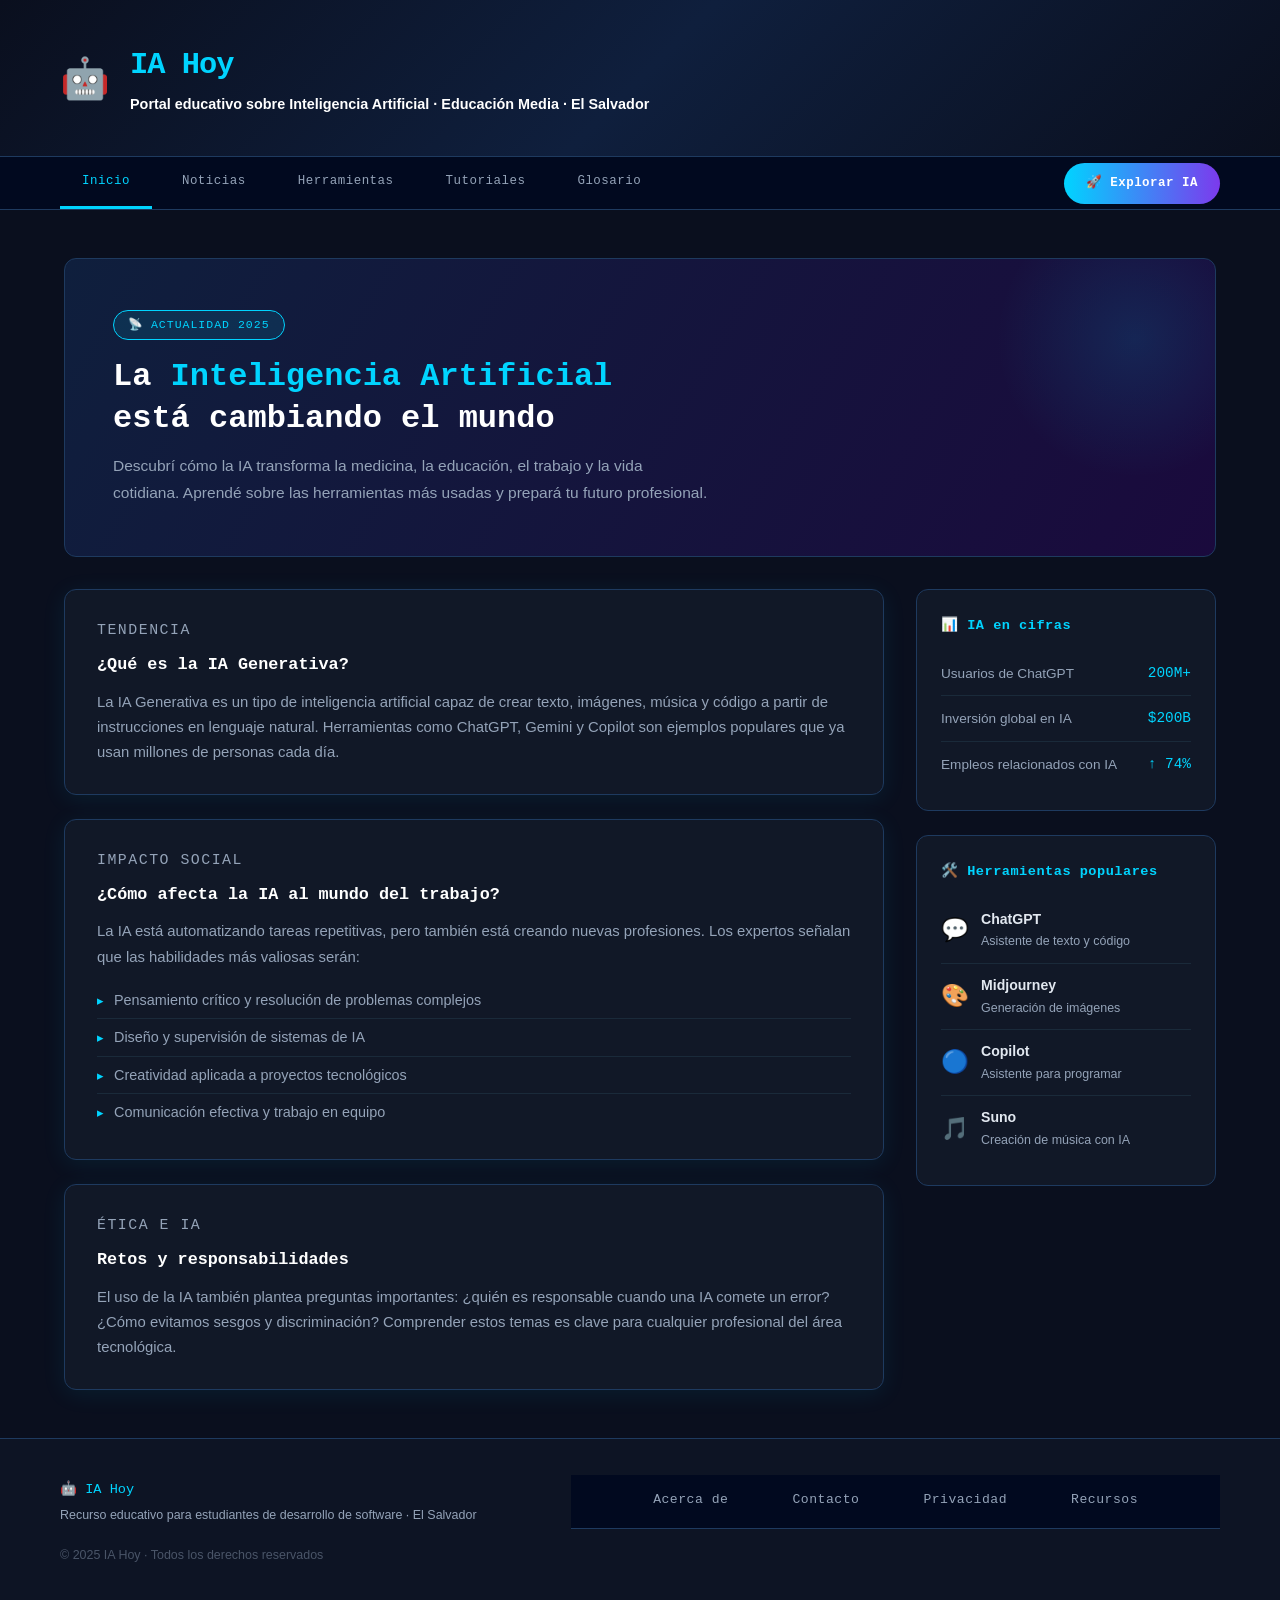
==== ExplorarIA.html @ ff55c320 "Add files via upload" ====
<!DOCTYPE html>
<html lang="es">
<head>
<meta charset="UTF-8">
<meta name="viewport" content="width=device-width, initial-scale=1.0">
<title>La actualidad de la IA</title>
<link rel="stylesheet" href="style.css">
<link rel="icon" href="icons/Icon-IA.png">
</head>
<body>

  <!-- ==================== HEADER ==================== -->
  <header>
    <div class="header-icono">🤖</div>
    <div>
      <h1>IA Hoy</h1>
      <p>Portal educativo sobre Inteligencia Artificial · Educación Media · El Salvador</p>
    </div>
  </header>

  <!-- ==================== NAV ==================== -->
  <nav>
    <a href="main.html" class="activo">Inicio</a>
    <a href="noticias.html">Noticias</a>
    <a href="Herramientas.html">Herramientas</a>
    <a href="#">Tutoriales</a>
    <a href="#">Glosario</a>
    <a href="ExplorarIA.html" class="btn-especial">🚀 Explorar IA</a>
  </nav>

  <!-- ==================== CONTENIDO PRINCIPAL ==================== -->
  <div class="contenedor">

    <!-- HERO BANNER -->
    <section class="hero">
      <span class="hero-badge">📡 ACTUALIDAD 2025</span>
      <h2>La <span>Inteligencia Artificial</span><br />está cambiando el mundo</h2>
      <p>Descubrí cómo la IA transforma la medicina, la educación, el trabajo y la vida cotidiana. Aprendé sobre las herramientas más usadas y prepará tu futuro profesional.</p>
    </section>

    <!-- MAIN: artículos principales -->
    <main>

      <article class="card">
        <p class="card-tag">Tendencia</p>
        <h3>¿Qué es la IA Generativa?</h3>
        <p>La IA Generativa es un tipo de inteligencia artificial capaz de crear texto, imágenes, música y código a partir de instrucciones en lenguaje natural. Herramientas como ChatGPT, Gemini y Copilot son ejemplos populares que ya usan millones de personas cada día.</p>
      </article>

      <article class="card">
        <p class="card-tag">Impacto Social</p>
        <h3>¿Cómo afecta la IA al mundo del trabajo?</h3>
        <p>La IA está automatizando tareas repetitivas, pero también está creando nuevas profesiones. Los expertos señalan que las habilidades más valiosas serán:</p>
        <ul class="card-lista">
          <li>Pensamiento crítico y resolución de problemas complejos</li>
          <li>Diseño y supervisión de sistemas de IA</li>
          <li>Creatividad aplicada a proyectos tecnológicos</li>
          <li>Comunicación efectiva y trabajo en equipo</li>
        </ul>
      </article>

      <article class="card">
        <p class="card-tag">Ética e IA</p>
        <h3>Retos y responsabilidades</h3>
        <p>El uso de la IA también plantea preguntas importantes: ¿quién es responsable cuando una IA comete un error? ¿Cómo evitamos sesgos y discriminación? Comprender estos temas es clave para cualquier profesional del área tecnológica.</p>
      </article>

    </main>

    <!-- ASIDE: contenido lateral -->
    <aside>

      <div class="aside-card">
        <h4>📊 IA en cifras</h4>
        <div class="stat-item">
          <span class="stat-label">Usuarios de ChatGPT</span>
          <span class="stat-valor">200M+</span>
        </div>
        <div class="stat-item">
          <span class="stat-label">Inversión global en IA</span>
          <span class="stat-valor">$200B</span>
        </div>
        <div class="stat-item">
          <span class="stat-label">Empleos relacionados con IA</span>
          <span class="stat-valor">↑ 74%</span>
        </div>
      </div>

      <div class="aside-card">
        <h4>🛠️ Herramientas populares</h4>
        <div class="herramienta-item">
          <span class="herramienta-icono">💬</span>
          <div>
            <div class="herramienta-nombre">ChatGPT</div>
            <div class="herramienta-desc">Asistente de texto y código</div>
          </div>
        </div>
        <div class="herramienta-item">
          <span class="herramienta-icono">🎨</span>
          <div>
            <div class="herramienta-nombre">Midjourney</div>
            <div class="herramienta-desc">Generación de imágenes</div>
          </div>
        </div>
        <div class="herramienta-item">
          <span class="herramienta-icono">🔵</span>
          <div>
            <div class="herramienta-nombre">Copilot</div>
            <div class="herramienta-desc">Asistente para programar</div>
          </div>
        </div>
        <div class="herramienta-item">
          <span class="herramienta-icono">🎵</span>
          <div>
            <div class="herramienta-nombre">Suno</div>
            <div class="herramienta-desc">Creación de música con IA</div>
          </div>
        </div>
    </div>
</aside>

  </div><!-- fin .contenedor -->

  <!-- ==================== FOOTER ==================== -->
  <footer>
    <div class="footer-marca">
      🤖 IA Hoy
      <span>Recurso educativo para estudiantes de desarrollo de software · El Salvador</span>
    </div>
    <nav class="footer-links">
      <a href="#">Acerca de</a>
      <a href="#">Contacto</a>
      <a href="#">Privacidad</a>
      <a href="#">Recursos</a>
    </nav>
    <p class="footer-copy">&copy; 2025 IA Hoy · Todos los derechos reservados</p>
  </footer>

</body>
</html>
---- style.css ----
/* === VARIABLES Y RESET === */
:root {
  --color-fondo: #0a0f1e;
  --color-card: #111827;
  --color-borde: #1e3a5f;
  --color-acento: #00d4ff;
  --color-acento2: #7c3aed;
  --color-texto: #e2e8f0;
  --color-suave: #94a3b8;
  --fuente-titulo: 'Space Mono', monospace;
  --fuente-cuerpo: 'Sora', sans-serif;
  --radio: 12px;
  --sombra: 0 4px 24px rgba(0, 212, 255, 0.08);
}

* {
  margin: 0;
  padding: 0;
  box-sizing: border-box;
}

body {
  background-color: var(--color-fondo);
  color: var(--color-texto);
  font-family: var(--fuente-cuerpo);
  font-size: 16px;
  line-height: 1.7;
}

/* === HEADER === */
header {
  background: linear-gradient(135deg, #0a0f1e 0%, #0f1f3d 50%, #0a0f1e 100%);
  border-bottom: 1px solid var(--color-borde);
  padding: 40px 60px;
  display: flex;
  align-items: center;
  gap: 20px;
  animation: fadeDown 0.7s ease both;
}

.header-icono {
  font-size: 2.5rem;
  animation: pulso 2.5s infinite ease-in-out;
}

@keyframes pulso {
  0%, 100% { transform: scale(1); }
  50% { transform: scale(1.12); }
}

header h1 {
  font-family: var(--fuente-titulo);
  font-size: 1.9rem;
  color: var(--color-acento);
  letter-spacing: -1px;
}

header p {
  color: #ffffff;
  font-size: 0.9rem;
  font-weight: 700;
}

/* === NAV === */
nav {
  background-color: #01091f;
  border-bottom: 1px solid var(--color-borde);
  padding: 0 60px;
  display: flex;
  gap: 8px;
  align-items: center;
  animation: fadeDown 0.8s ease 0.1s both;
}

nav a {
  display: inline-block;
  padding: 14px 22px;
  text-decoration: none;
  color: var(--color-suave);
  font-family: var(--fuente-titulo);
  font-size: 0.78rem;
  letter-spacing: 0.5px;
  transition: color 0.3s, border-bottom 0.3s;
  border-bottom: 3px solid transparent;
}

nav a:hover,
nav a.activo {
  color: #00d4ff;
  border-bottom: 3px solid var(--color-acento);
}

nav a.btn-especial {
  margin-left: auto;
  background: linear-gradient(90deg, var(--color-acento), var(--color-acento2));
  color: #fff;
  border-radius: 30px;
  border-bottom: none;
  padding: 10px 22px;
  font-weight: 700;
  transition: opacity 0.3s, transform 0.2s;
}

nav a.btn-especial:hover {
  opacity: 0.85;
  transform: translateY(-1px);
  border-bottom: none;
}

/* === LAYOUT PRINCIPAL === */
.contenedor {
  max-width: 1200px;
  margin: 0 auto;
  padding: 48px 24px;
  display: grid;
  grid-template-columns: 1fr 300px;
  grid-template-rows: auto auto;
  gap: 32px;
}

/* === HERO / BANNER === */
.hero {
  grid-column: 1 / -1;
  background: linear-gradient(120deg, #0f1f3d, #1a0a3d);
  border: 1px solid var(--color-borde);
  border-radius: var(--radio);
  padding: 50px 48px;
  position: relative;
  overflow: hidden;
  animation: fadeUp 0.7s ease 0.2s both;
}

.hero::before {
  content: '';
  position: absolute;
  top: -60px;
  right: -60px;
  width: 280px;
  height: 280px;
  background: radial-gradient(circle, rgba(0,212,255,0.12), transparent 70%);
  border-radius: 50%;
}

.hero-badge {
  display: inline-block;
  background: rgba(0, 212, 255, 0.1);
  border: 1px solid var(--color-acento);
  color: var(--color-acento);
  font-family: var(--fuente-titulo);
  font-size: 0.72rem;
  padding: 4px 14px;
  border-radius: 20px;
  margin-bottom: 16px;
  letter-spacing: 1px;
}

.hero h2 {
  font-family: var(--fuente-titulo);
  font-size: 2rem;
  color: #fff;
  margin-bottom: 14px;
  line-height: 1.3;
}

.hero h2 span {
  color: var(--color-acento);
}

.hero p {
  color: var(--color-suave);
  max-width: 600px;
  font-size: 0.97rem;
}

/* === MAIN CONTENT === */
main {
  display: flex;
  flex-direction: column;
  gap: 24px;
  animation: fadeUp 0.7s ease 0.3s both;
}

.card {
  background-color: var(--color-card);
  border: 1px solid var(--color-borde);
  border-radius: var(--radio);
  padding: 28px 32px;
  box-shadow: var(--sombra);
  transition: transform 0.25s, box-shadow 0.25s;
}

.card:hover {
  transform: translateY(-3px);
  box-shadow: 0 8px 32px rgba(0, 212, 255, 0.14);
}

.card-tag {
  font-family: var(--fuente-titulo);
  font-size: 0.68rem;
  letter-spacing: 1.5px;
  text-transform: uppercase;
  color: var(--color-acento2);
  margin-bottom: 8px;
}

.card h3 {
  font-family: var(--fuente-titulo);
  font-size: 1.05rem;
  color: #fff;
  margin-bottom: 10px;
}

.card p {
  color: var(--color-suave);
  font-size: 0.93rem;
}

.card-lista {
  list-style: none;
  margin-top: 12px;
}

.card-lista li {
  color: var(--color-suave);
  font-size: 0.9rem;
  padding: 6px 0;
  border-bottom: 1px solid #1a2a3a;
  display: flex;
  gap: 10px;
  align-items: flex-start;
}

.card-lista li:last-child { border-bottom: none; }

.card-lista li::before {
  content: '▸';
  color: var(--color-acento);
  font-size: 0.8rem;
  margin-top: 2px;
  flex-shrink: 0;
}

/* === ASIDE === */
aside {
  display: flex;
  flex-direction: column;
  gap: 24px;
  animation: fadeUp 0.7s ease 0.4s both;
}

.aside-card {
  background-color: var(--color-card);
  border: 1px solid var(--color-borde);
  border-radius: var(--radio);
  padding: 24px;
}

.aside-card h4 {
  font-family: var(--fuente-titulo);
  font-size: 0.85rem;
  color: var(--color-acento);
  margin-bottom: 14px;
  letter-spacing: 0.5px;
}

.stat-item {
  display: flex;
  justify-content: space-between;
  align-items: center;
  padding: 10px 0;
  border-bottom: 1px solid #1a2a3a;
}

.stat-item:last-child { border-bottom: none; }

.stat-label {
  font-size: 0.85rem;
  color: var(--color-suave);
}

.stat-valor {
  font-family: var(--fuente-titulo);
  font-size: 0.9rem;
  color: var(--color-acento);
}

.dato-grande {
  font-family: var(--fuente-titulo);
  font-size: 2rem;
  color: var(--color-acento);
  display: block;
  margin: 6px 0 2px;
}

.dato-desc {
  font-size: 0.82rem;
  color: var(--color-suave);
}

.herramienta-item {
  display: flex;
  align-items: center;
  gap: 12px;
  padding: 10px 0;
  border-bottom: 1px solid #1a2a3a;
}

.herramienta-item:last-child { border-bottom: none; }

.herramienta-icono {
  font-size: 1.4rem;
}

.herramienta-nombre {
  font-size: 0.88rem;
  color: var(--color-texto);
  font-weight: 600;
}

.herramienta-desc {
  font-size: 0.78rem;
  color: var(--color-suave);
}

/* === FOOTER === */
footer {
  background-color: #0d1424;
  border-top: 1px solid var(--color-borde);
  padding: 36px 60px;
  display: flex;
  justify-content: space-between;
  align-items: center;
  flex-wrap: wrap;
  gap: 16px;
  animation: fadeUp 0.7s ease 0.5s both;
}

.footer-marca {
  font-family: var(--fuente-titulo);
  font-size: 0.85rem;
  color: var(--color-acento);
}

.footer-marca span {
  display: block;
  font-family: var(--fuente-cuerpo);
  font-size: 0.78rem;
  color: var(--color-suave);
  font-weight: 300;
  margin-top: 4px;
}

.footer-links {
  display: flex;
  gap: 20px;
}

.footer-links a {
  color: var(--color-suave);
  text-decoration: none;
  font-size: 0.82rem;
  transition: color 0.3s;
}

.footer-links a:hover { color: var(--color-acento); }

.footer-copy {
  font-size: 0.78rem;
  color: #4a5568;
}

/* === ANIMACIONES === */
@keyframes fadeDown {
  from { opacity: 0; transform: translateY(-16px); }
  to   { opacity: 1; transform: translateY(0); }
}

@keyframes fadeUp {
  from { opacity: 0; transform: translateY(20px); }
  to   { opacity: 1; transform: translateY(0); }
}

/* === RESPONSIVE === */
@media (max-width: 820px) {
  header, nav, footer { padding-left: 20px; padding-right: 20px; }
  nav { flex-wrap: wrap; }
  .contenedor { grid-template-columns: 1fr; }
  .hero { padding: 32px 24px; }
  .hero h2 { font-size: 1.45rem; }
}

@media (max-width: 600px) {
  header, nav, footer { padding-left: 15px; padding-right: 15px; }
  .hero h2 { font-size: 1.25rem; }
}

@media (max-width: 480px) {
  nav { flex-direction: column; }
  .hero { padding: 24px 16px; }
  .hero h2 { font-size: 1.1rem; }
}

@media (max-width: 360px) {
  header, nav, footer { padding-left: 10px; padding-right: 10px; }
  .hero { padding: 20px 12px; }
  .hero h2 { font-size: 1rem; }
}
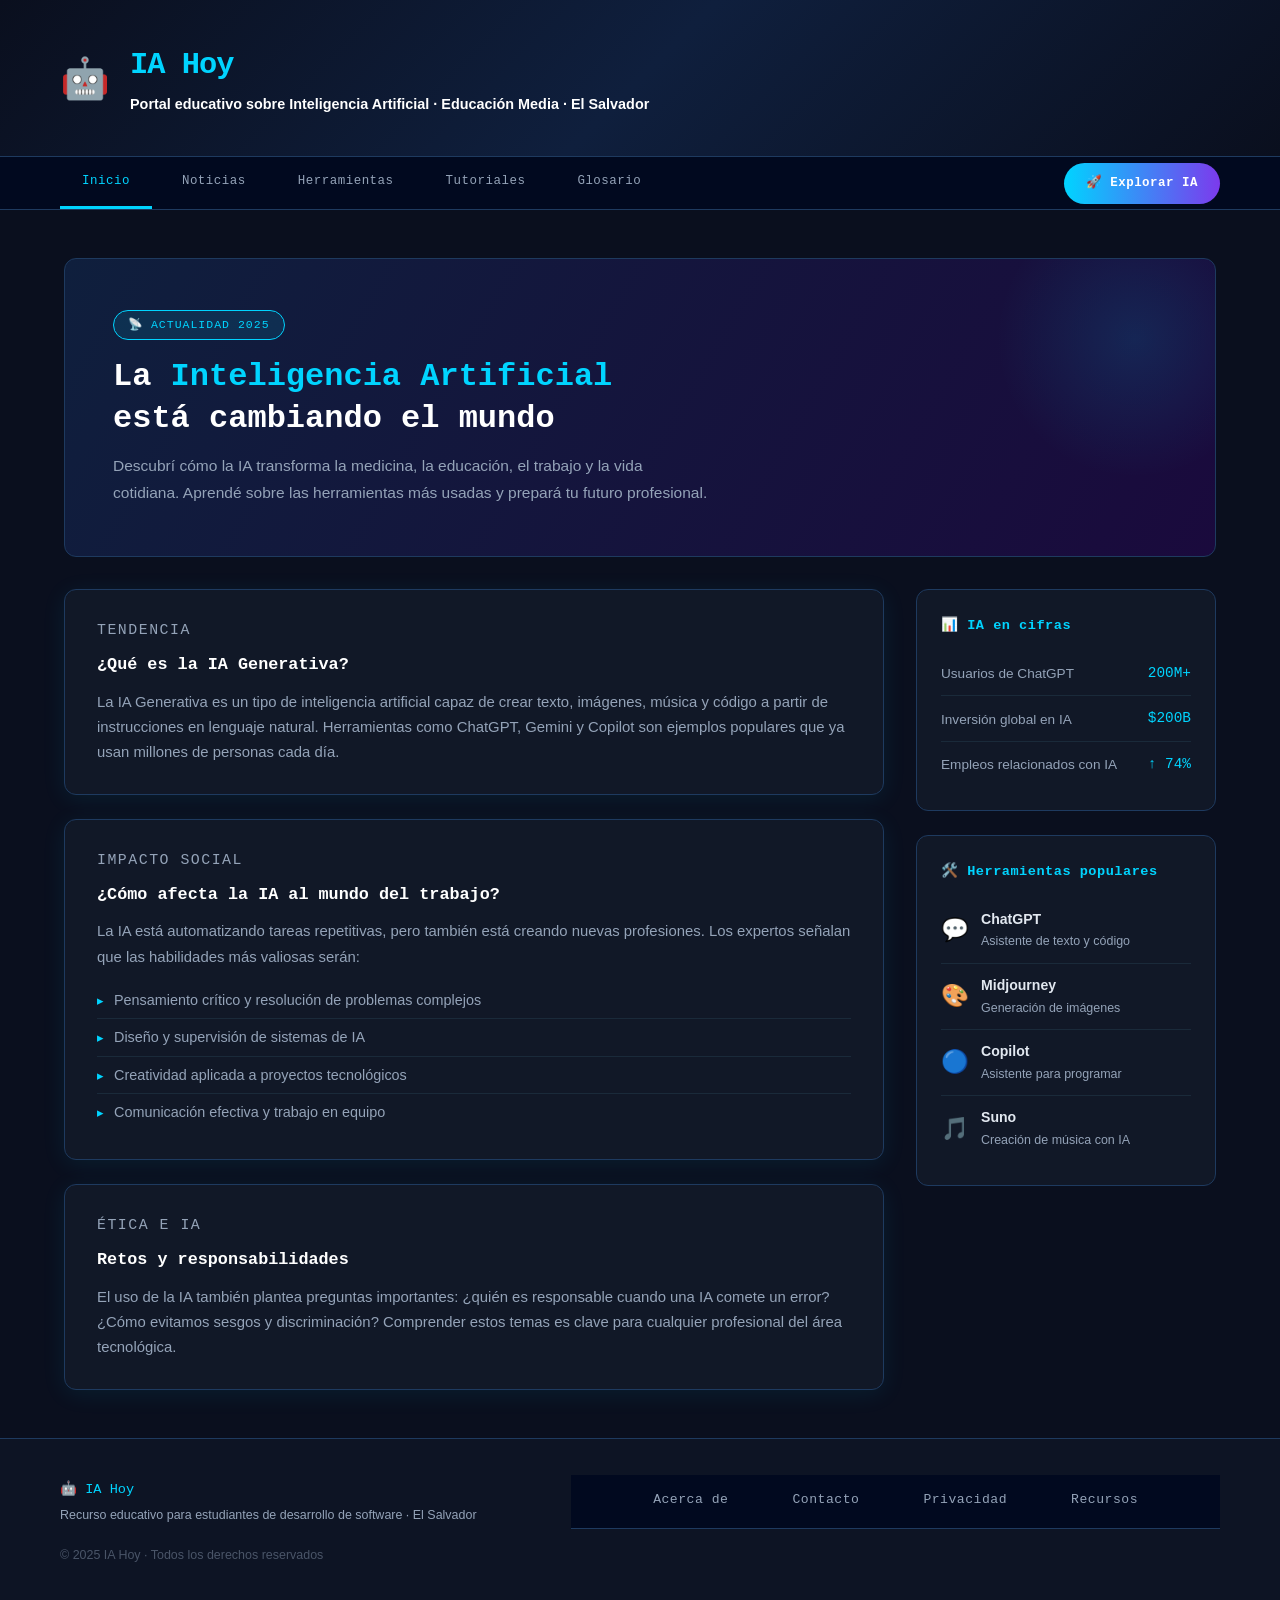
==== commit 1e168865: "Add files via upload" ====
--- a/ExplorarIA.html
+++ b/ExplorarIA.html
@@ -20,7 +20,7 @@
 
   <!-- ==================== NAV ==================== -->
   <nav>
-    <a href="main.html" class="activo">Inicio</a>
+    <a href="index.html" class="activo">Inicio</a>
     <a href="noticias.html">Noticias</a>
     <a href="Herramientas.html">Herramientas</a>
     <a href="#">Tutoriales</a>
